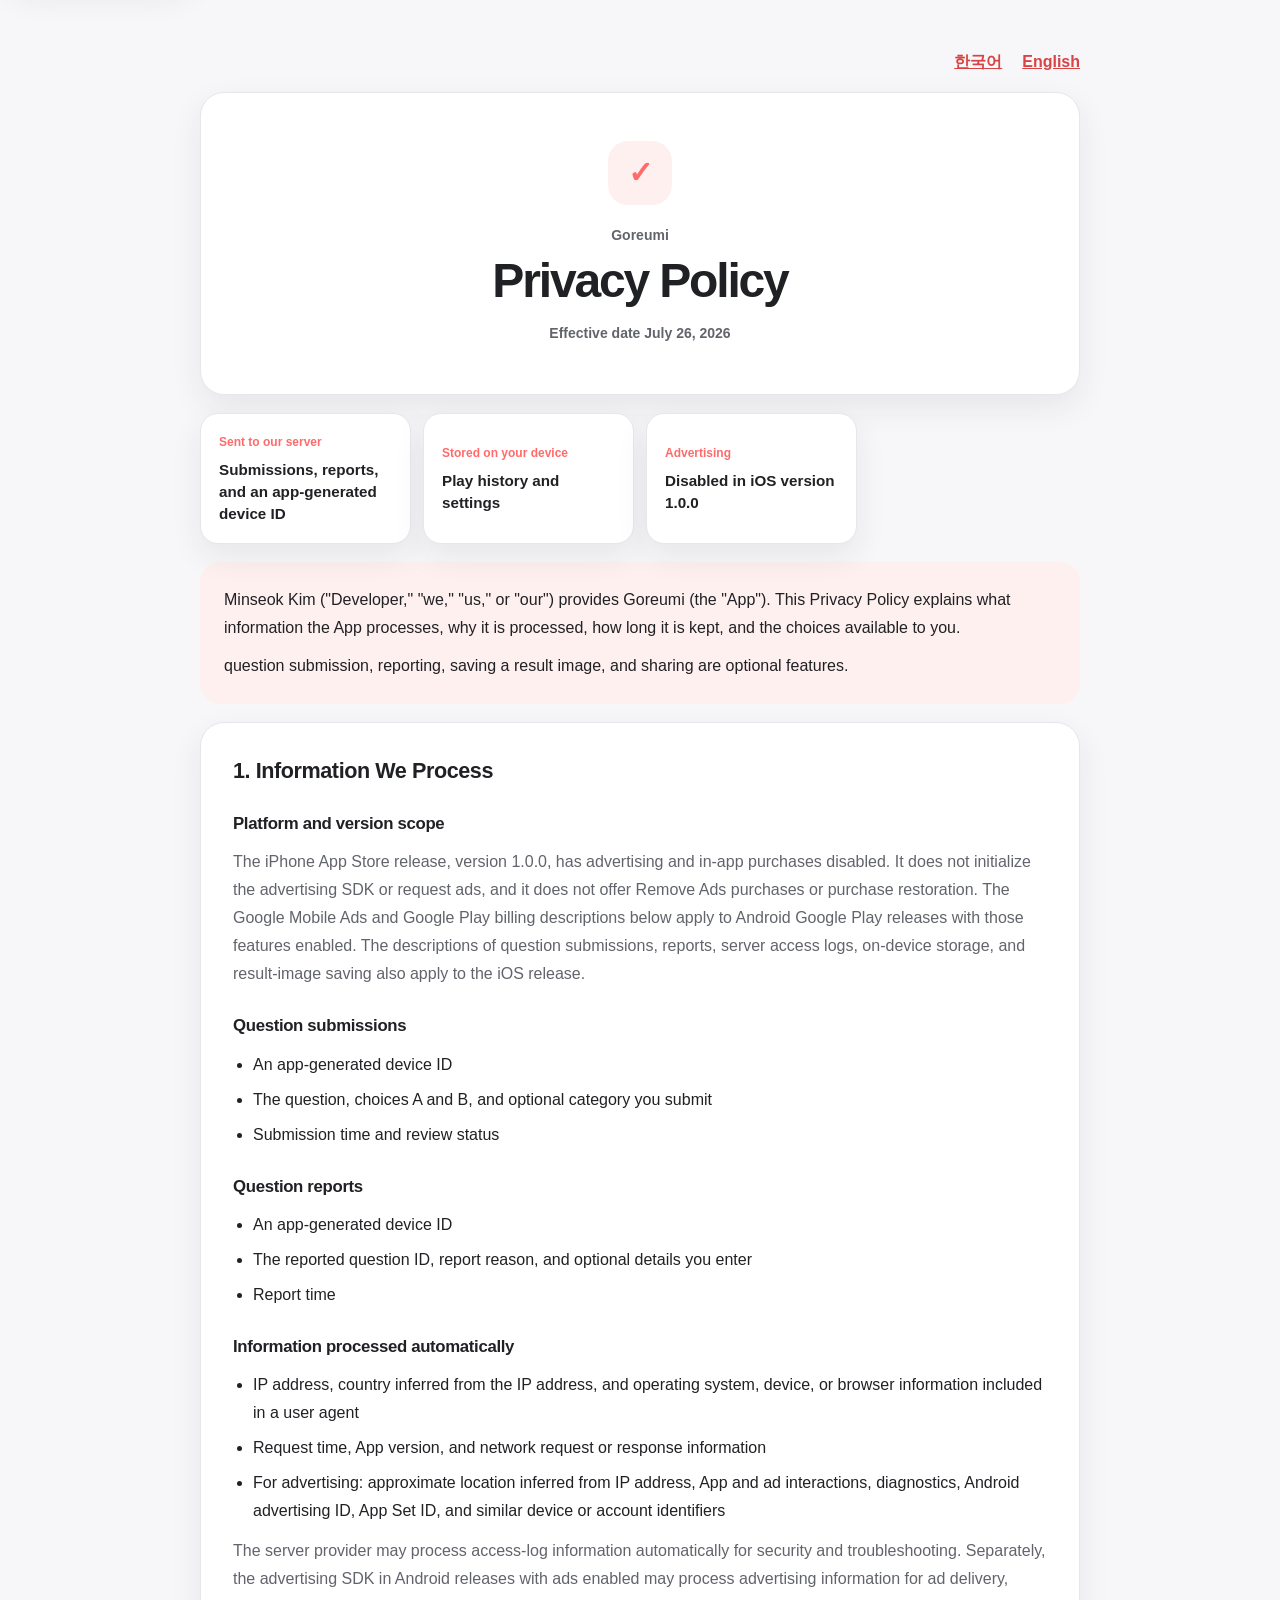
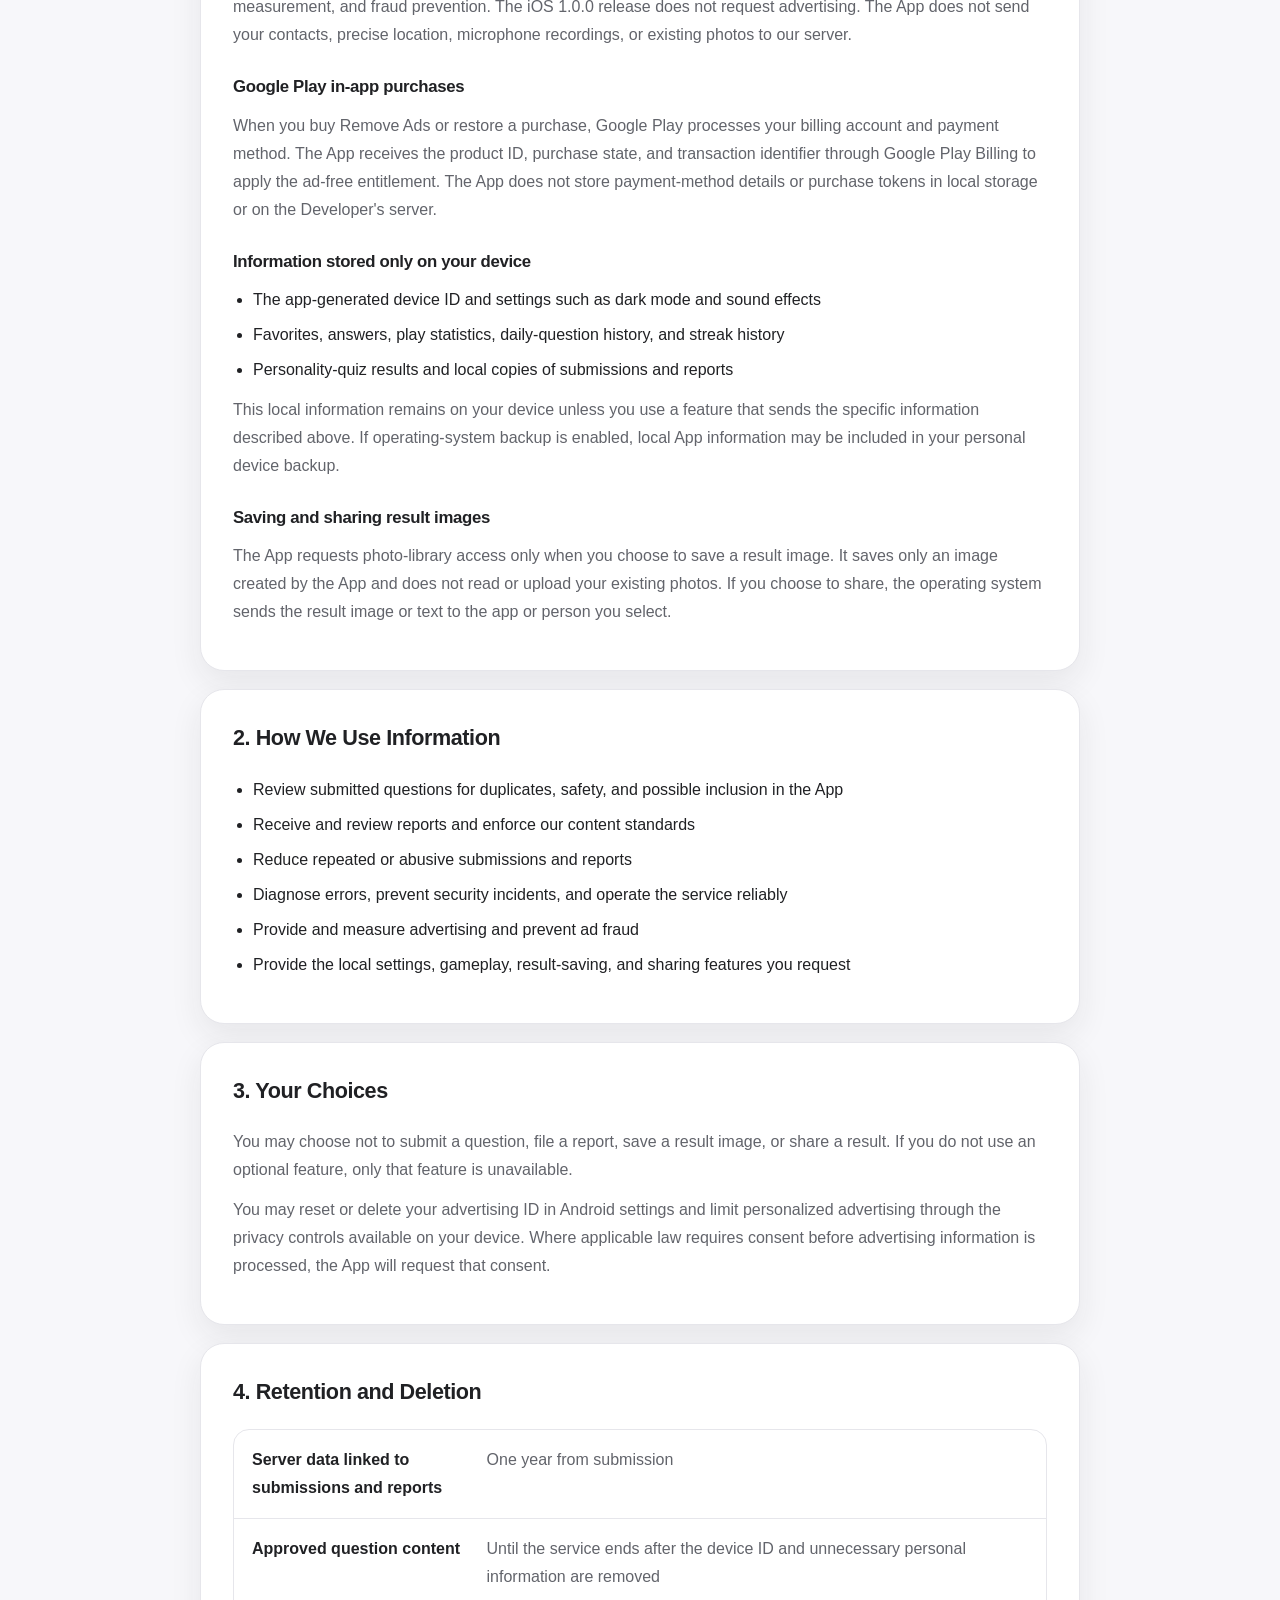
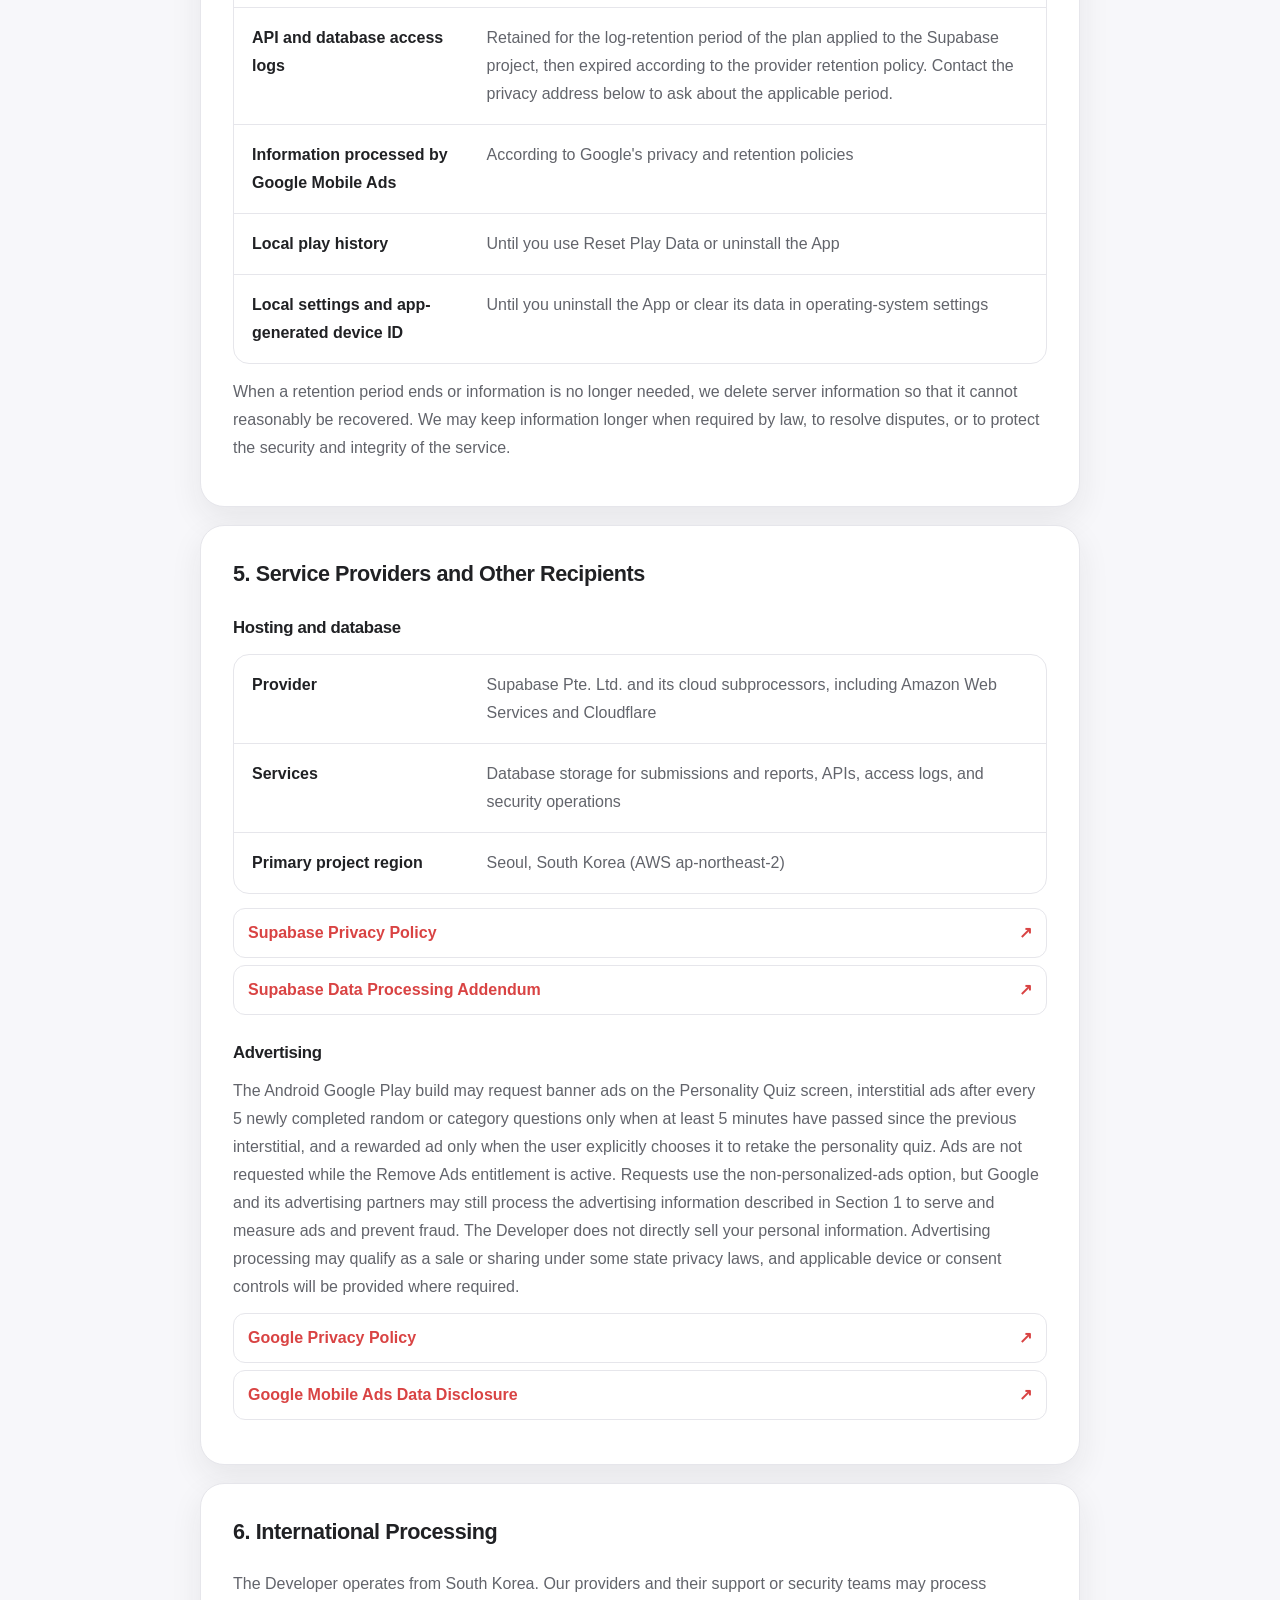
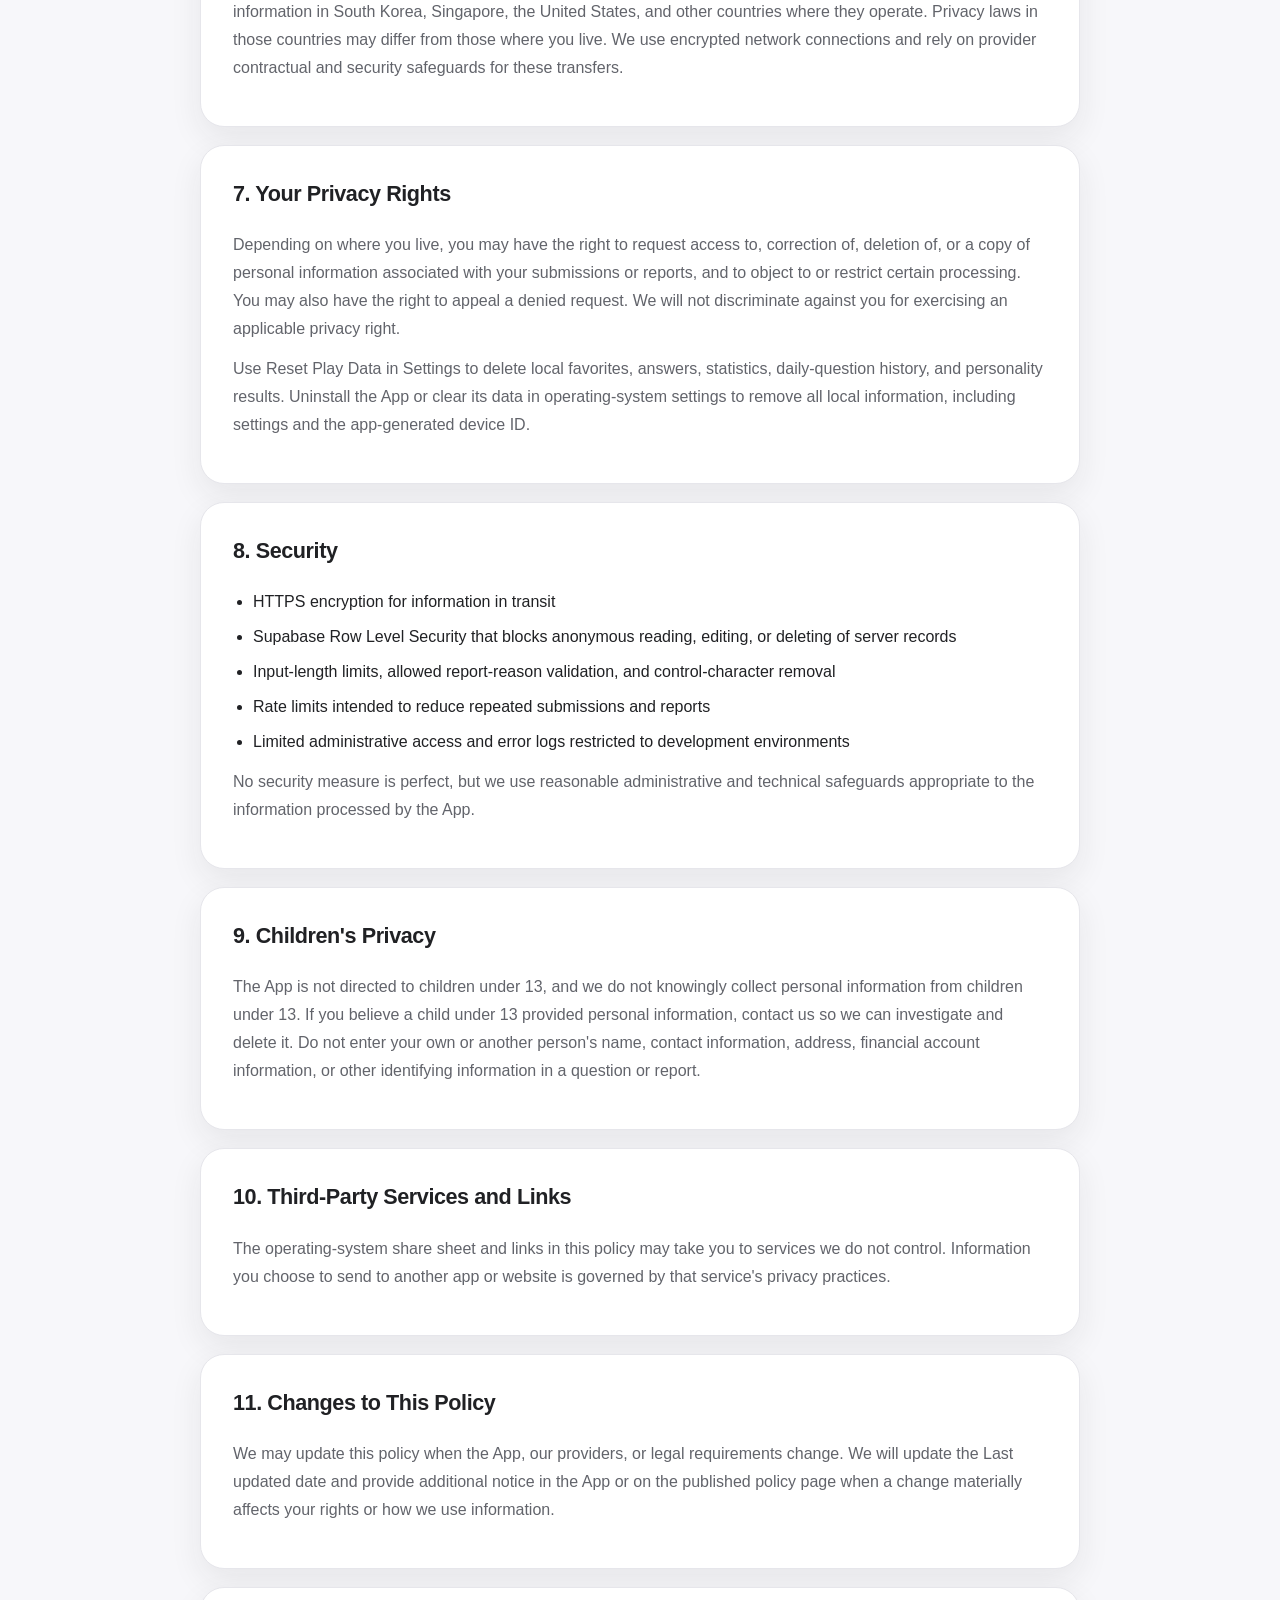
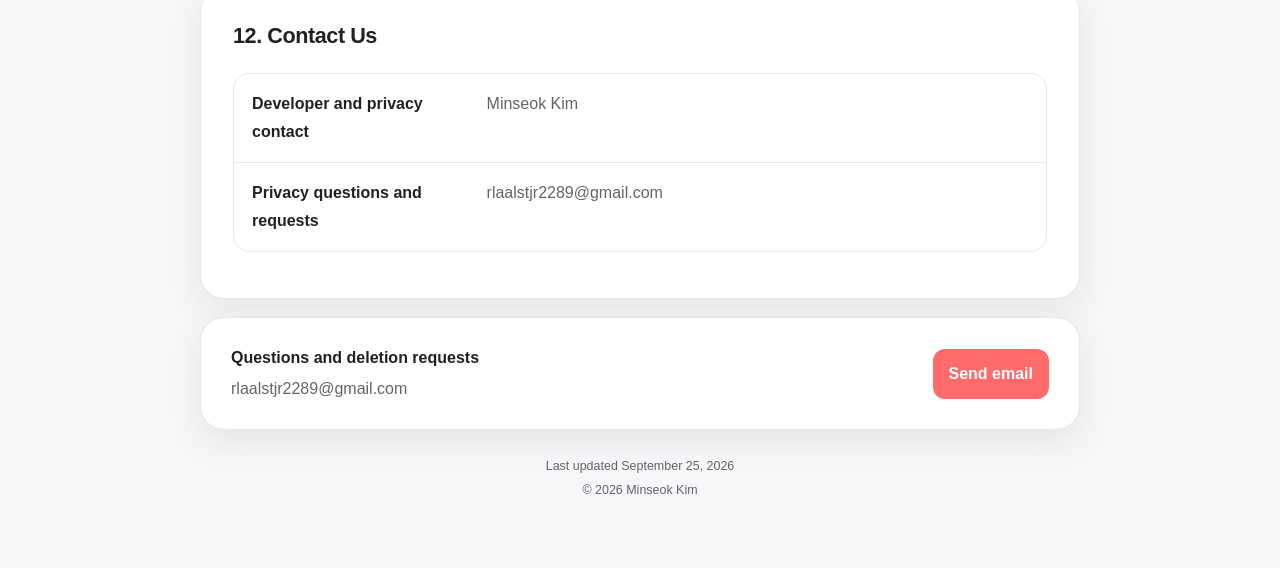
==== privacy-policy/en.html @ 6d9b3128 "개인정보: 한국어·영어 공개 페이지 복구 누락된 privacy-policy 경로에 정적 HTML과 스타일을 추가합니다. iOS 1.0.0의 광고·결제 비활성 상태를 명시하고 언어 " ====
<!doctype html>
<html lang="en">
<head>
  <meta charset="utf-8">
  <meta name="viewport" content="width=device-width, initial-scale=1">
  <meta name="referrer" content="no-referrer">
  <meta http-equiv="Content-Security-Policy" content="default-src 'none'; style-src 'self'; base-uri 'none'; form-action 'none'; frame-ancestors 'none'">
  <meta http-equiv="X-Content-Type-Options" content="nosniff">
  <meta name="description" content="Goreumi Privacy Policy">
  <title>Goreumi Privacy Policy</title>
  <link rel="stylesheet" href="./styles.css">
</head>
<body>
  <a class="skip-link" href="#policy-content">Skip to privacy policy</a>
  <main id="policy-content">
    <nav class="language-links" aria-label="Language">
      <a href="./" lang="ko" hreflang="ko">한국어</a>
      <a href="./en.html" lang="en" hreflang="en">English</a>
    </nav>
    <header class="hero">
      <div class="shield" aria-hidden="true">✓</div>
      <p class="eyebrow">Goreumi</p>
      <h1>Privacy Policy</h1>
      <p class="date">Effective date July 26, 2026</p>
    </header>

    <div class="summary-grid" aria-label="Privacy summary">
<div class="summary-card"><span>Sent to our server</span><strong>Submissions, reports, and an app-generated device ID</strong></div>
<div class="summary-card"><span>Stored on your device</span><strong>Play history and settings</strong></div>
<div class="summary-card"><span>Advertising</span><strong>Disabled in iOS version 1.0.0</strong></div>
    </div>

    <section class="introduction" aria-label="Overview">
<p>Minseok Kim (&quot;Developer,&quot; &quot;we,&quot; &quot;us,&quot; or &quot;our&quot;) provides Goreumi (the &quot;App&quot;). This Privacy Policy explains what information the App processes, why it is processed, how long it is kept, and the choices available to you.</p>
<p>question submission, reporting, saving a result image, and sharing are optional features.</p>
    </section>

<section class="policy-section">
<h2>1. Information We Process</h2>
<h3>Platform and version scope</h3>
<p>The iPhone App Store release, version 1.0.0, has advertising and in-app purchases disabled. It does not initialize the advertising SDK or request ads, and it does not offer Remove Ads purchases or purchase restoration. The Google Mobile Ads and Google Play billing descriptions below apply to Android Google Play releases with those features enabled. The descriptions of question submissions, reports, server access logs, on-device storage, and result-image saving also apply to the iOS release.</p>
<h3>Question submissions</h3>
<ul>
<li>An app-generated device ID</li>
<li>The question, choices A and B, and optional category you submit</li>
<li>Submission time and review status</li>
</ul>
<h3>Question reports</h3>
<ul>
<li>An app-generated device ID</li>
<li>The reported question ID, report reason, and optional details you enter</li>
<li>Report time</li>
</ul>
<h3>Information processed automatically</h3>
<ul>
<li>IP address, country inferred from the IP address, and operating system, device, or browser information included in a user agent</li>
<li>Request time, App version, and network request or response information</li>
<li>For advertising: approximate location inferred from IP address, App and ad interactions, diagnostics, Android advertising ID, App Set ID, and similar device or account identifiers</li>
</ul>
<p>The server provider may process access-log information automatically for security and troubleshooting. Separately, the advertising SDK in Android releases with ads enabled may process advertising information for ad delivery, measurement, and fraud prevention. The iOS 1.0.0 release does not request advertising. The App does not send your contacts, precise location, microphone recordings, or existing photos to our server.</p>
<h3>Google Play in-app purchases</h3>
<p>When you buy Remove Ads or restore a purchase, Google Play processes your billing account and payment method. The App receives the product ID, purchase state, and transaction identifier through Google Play Billing to apply the ad-free entitlement. The App does not store payment-method details or purchase tokens in local storage or on the Developer&#39;s server.</p>
<h3>Information stored only on your device</h3>
<ul>
<li>The app-generated device ID and settings such as dark mode and sound effects</li>
<li>Favorites, answers, play statistics, daily-question history, and streak history</li>
<li>Personality-quiz results and local copies of submissions and reports</li>
</ul>
<p>This local information remains on your device unless you use a feature that sends the specific information described above. If operating-system backup is enabled, local App information may be included in your personal device backup.</p>
<h3>Saving and sharing result images</h3>
<p>The App requests photo-library access only when you choose to save a result image. It saves only an image created by the App and does not read or upload your existing photos. If you choose to share, the operating system sends the result image or text to the app or person you select.</p>
</section>
<section class="policy-section">
<h2>2. How We Use Information</h2>
<ul>
<li>Review submitted questions for duplicates, safety, and possible inclusion in the App</li>
<li>Receive and review reports and enforce our content standards</li>
<li>Reduce repeated or abusive submissions and reports</li>
<li>Diagnose errors, prevent security incidents, and operate the service reliably</li>
<li>Provide and measure advertising and prevent ad fraud</li>
<li>Provide the local settings, gameplay, result-saving, and sharing features you request</li>
</ul>
</section>
<section class="policy-section">
<h2>3. Your Choices</h2>
<p>You may choose not to submit a question, file a report, save a result image, or share a result. If you do not use an optional feature, only that feature is unavailable.</p>
<p>You may reset or delete your advertising ID in Android settings and limit personalized advertising through the privacy controls available on your device. Where applicable law requires consent before advertising information is processed, the App will request that consent.</p>
</section>
<section class="policy-section">
<h2>4. Retention and Deletion</h2>
<dl class="definition-list">
<div class="definition-row"><dt>Server data linked to submissions and reports</dt><dd>One year from submission</dd></div>
<div class="definition-row"><dt>Approved question content</dt><dd>Until the service ends after the device ID and unnecessary personal information are removed</dd></div>
<div class="definition-row"><dt>API and database access logs</dt><dd>Retained for the log-retention period of the plan applied to the Supabase project, then expired according to the provider retention policy. Contact the privacy address below to ask about the applicable period.</dd></div>
<div class="definition-row"><dt>Information processed by Google Mobile Ads</dt><dd>According to Google&#39;s privacy and retention policies</dd></div>
<div class="definition-row"><dt>Local play history</dt><dd>Until you use Reset Play Data or uninstall the App</dd></div>
<div class="definition-row"><dt>Local settings and app-generated device ID</dt><dd>Until you uninstall the App or clear its data in operating-system settings</dd></div>
</dl>
<p>When a retention period ends or information is no longer needed, we delete server information so that it cannot reasonably be recovered. We may keep information longer when required by law, to resolve disputes, or to protect the security and integrity of the service.</p>
</section>
<section class="policy-section">
<h2>5. Service Providers and Other Recipients</h2>
<h3>Hosting and database</h3>
<dl class="definition-list">
<div class="definition-row"><dt>Provider</dt><dd>Supabase Pte. Ltd. and its cloud subprocessors, including Amazon Web Services and Cloudflare</dd></div>
<div class="definition-row"><dt>Services</dt><dd>Database storage for submissions and reports, APIs, access logs, and security operations</dd></div>
<div class="definition-row"><dt>Primary project region</dt><dd>Seoul, South Korea (AWS ap-northeast-2)</dd></div>
</dl>
<ul class="link-list">
<li><a href="https://supabase.com/privacy" target="_blank" rel="noopener noreferrer">Supabase Privacy Policy<span aria-hidden="true">↗</span></a></li>
<li><a href="https://supabase.com/legal/dpa" target="_blank" rel="noopener noreferrer">Supabase Data Processing Addendum<span aria-hidden="true">↗</span></a></li>
</ul>
<h3>Advertising</h3>
<p>The Android Google Play build may request banner ads on the Personality Quiz screen, interstitial ads after every 5 newly completed random or category questions only when at least 5 minutes have passed since the previous interstitial, and a rewarded ad only when the user explicitly chooses it to retake the personality quiz. Ads are not requested while the Remove Ads entitlement is active. Requests use the non-personalized-ads option, but Google and its advertising partners may still process the advertising information described in Section 1 to serve and measure ads and prevent fraud. The Developer does not directly sell your personal information. Advertising processing may qualify as a sale or sharing under some state privacy laws, and applicable device or consent controls will be provided where required.</p>
<ul class="link-list">
<li><a href="https://policies.google.com/privacy" target="_blank" rel="noopener noreferrer">Google Privacy Policy<span aria-hidden="true">↗</span></a></li>
<li><a href="https://developers.google.com/admob/android/privacy/play-data-disclosure" target="_blank" rel="noopener noreferrer">Google Mobile Ads Data Disclosure<span aria-hidden="true">↗</span></a></li>
</ul>
</section>
<section class="policy-section">
<h2>6. International Processing</h2>
<p>The Developer operates from South Korea. Our providers and their support or security teams may process information in South Korea, Singapore, the United States, and other countries where they operate. Privacy laws in those countries may differ from those where you live. We use encrypted network connections and rely on provider contractual and security safeguards for these transfers.</p>
</section>
<section class="policy-section">
<h2>7. Your Privacy Rights</h2>
<p>Depending on where you live, you may have the right to request access to, correction of, deletion of, or a copy of personal information associated with your submissions or reports, and to object to or restrict certain processing. You may also have the right to appeal a denied request. We will not discriminate against you for exercising an applicable privacy right.</p>
<p>Use Reset Play Data in Settings to delete local favorites, answers, statistics, daily-question history, and personality results. Uninstall the App or clear its data in operating-system settings to remove all local information, including settings and the app-generated device ID.</p>
</section>
<section class="policy-section">
<h2>8. Security</h2>
<ul>
<li>HTTPS encryption for information in transit</li>
<li>Supabase Row Level Security that blocks anonymous reading, editing, or deleting of server records</li>
<li>Input-length limits, allowed report-reason validation, and control-character removal</li>
<li>Rate limits intended to reduce repeated submissions and reports</li>
<li>Limited administrative access and error logs restricted to development environments</li>
</ul>
<p>No security measure is perfect, but we use reasonable administrative and technical safeguards appropriate to the information processed by the App.</p>
</section>
<section class="policy-section">
<h2>9. Children&#39;s Privacy</h2>
<p>The App is not directed to children under 13, and we do not knowingly collect personal information from children under 13. If you believe a child under 13 provided personal information, contact us so we can investigate and delete it. Do not enter your own or another person&#39;s name, contact information, address, financial account information, or other identifying information in a question or report.</p>
</section>
<section class="policy-section">
<h2>10. Third-Party Services and Links</h2>
<p>The operating-system share sheet and links in this policy may take you to services we do not control. Information you choose to send to another app or website is governed by that service&#39;s privacy practices.</p>
</section>
<section class="policy-section">
<h2>11. Changes to This Policy</h2>
<p>We may update this policy when the App, our providers, or legal requirements change. We will update the Last updated date and provide additional notice in the App or on the published policy page when a change materially affects your rights or how we use information.</p>
</section>
<section class="policy-section">
<h2>12. Contact Us</h2>
<dl class="definition-list">
<div class="definition-row"><dt>Developer and privacy contact</dt><dd>Minseok Kim</dd></div>
<div class="definition-row"><dt>Privacy questions and requests</dt><dd>rlaalstjr2289@gmail.com</dd></div>
</dl>
</section>

    <aside class="contact-card" aria-label="Privacy contact">
      <div>
        <strong>Questions and deletion requests</strong>
        <span>rlaalstjr2289@gmail.com</span>
      </div>
      <a href="mailto:rlaalstjr2289@gmail.com">Send email</a>
    </aside>

    <footer>
      <p>Last updated September 25, 2026</p>
      <p>© 2026 Minseok Kim</p>
    </footer>
  </main>
</body>
</html>
---- privacy-policy/styles.css ----
:root {
  color-scheme: light dark;
  --accent: #ff6b6b;
  --accent-soft: #fff0f0;
  --background: #f7f7fa;
  --surface: #ffffff;
  --text: #202124;
  --muted: #62646b;
  --border: #e6e6eb;
  --shadow: 0 12px 32px rgb(32 33 36 / 8%);
}

* {
  box-sizing: border-box;
}

html {
  scroll-behavior: smooth;
}

body {
  margin: 0;
  background: var(--background);
  color: var(--text);
  font-family: -apple-system, BlinkMacSystemFont, "Segoe UI", "Noto Sans KR", sans-serif;
  font-size: 16px;
  line-height: 1.75;
  word-break: keep-all;
  overflow-wrap: anywhere;
}

a {
  color: #d94343;
}

a:focus-visible,
.skip-link:focus-visible {
  outline: 3px solid var(--accent);
  outline-offset: 3px;
}

.skip-link {
  position: fixed;
  top: 12px;
  left: 12px;
  z-index: 10;
  padding: 10px 14px;
  border-radius: 10px;
  background: var(--surface);
  color: var(--text);
  box-shadow: var(--shadow);
  transform: translateY(-160%);
}

.skip-link:focus {
  transform: translateY(0);
}

main {
  width: min(880px, calc(100% - 32px));
  margin: 0 auto;
  padding: 48px 0 64px;
}

.hero,
.policy-section,
.contact-card {
  border: 1px solid var(--border);
  border-radius: 24px;
  background: var(--surface);
  box-shadow: var(--shadow);
}

.hero {
  padding: 48px 24px;
  text-align: center;
}

.shield {
  display: grid;
  width: 64px;
  height: 64px;
  margin: 0 auto 18px;
  place-items: center;
  border-radius: 20px;
  background: var(--accent-soft);
  color: var(--accent);
  font-size: 30px;
  font-weight: 900;
}

.eyebrow,
.date {
  margin: 0;
  color: var(--muted);
  font-size: 0.875rem;
  font-weight: 700;
}

h1 {
  margin: 4px 0 12px;
  font-size: clamp(2rem, 7vw, 3rem);
  line-height: 1.2;
  letter-spacing: -0.045em;
}

.summary-grid {
  display: grid;
  grid-template-columns: repeat(4, 1fr);
  gap: 12px;
  margin: 18px 0;
}

.summary-card {
  display: flex;
  min-height: 108px;
  flex-direction: column;
  justify-content: center;
  gap: 6px;
  padding: 18px;
  border: 1px solid var(--border);
  border-radius: 18px;
  background: var(--surface);
  box-shadow: var(--shadow);
}

.summary-card span {
  color: var(--accent);
  font-size: 0.75rem;
  font-weight: 800;
}

.summary-card strong {
  font-size: 0.95rem;
  line-height: 1.45;
}

.introduction {
  margin: 18px 0;
  padding: 24px;
  border-radius: 20px;
  background: var(--accent-soft);
}

.introduction p {
  margin: 0;
}

.introduction p + p {
  margin-top: 10px;
}

.policy-section {
  margin-top: 18px;
  padding: 32px;
}

h2,
h3 {
  line-height: 1.45;
  letter-spacing: -0.02em;
}

h2 {
  margin: 0 0 22px;
  font-size: 1.35rem;
}

h3 {
  margin: 26px 0 8px;
  font-size: 1.05rem;
}

.policy-section p {
  margin: 12px 0;
  color: var(--muted);
}

ul {
  margin: 12px 0;
  padding-left: 1.25rem;
}

li + li {
  margin-top: 7px;
}

.definition-list {
  margin: 14px 0;
  overflow: hidden;
  border: 1px solid var(--border);
  border-radius: 16px;
}

.definition-row {
  display: grid;
  grid-template-columns: minmax(150px, 0.8fr) minmax(0, 2fr);
  gap: 18px;
  padding: 16px 18px;
}

.definition-row + .definition-row {
  border-top: 1px solid var(--border);
}

dt {
  font-weight: 800;
}

dd {
  margin: 0;
  color: var(--muted);
}

.link-list {
  display: grid;
  padding: 0;
  list-style: none;
}

.link-list a {
  display: flex;
  min-height: 48px;
  align-items: center;
  justify-content: space-between;
  gap: 16px;
  padding: 10px 14px;
  border: 1px solid var(--border);
  border-radius: 12px;
  text-decoration: none;
  font-weight: 750;
}

.contact-card {
  display: flex;
  margin-top: 18px;
  align-items: center;
  justify-content: space-between;
  gap: 24px;
  padding: 26px 30px;
}

.contact-card div {
  display: flex;
  flex-direction: column;
  gap: 3px;
}

.contact-card span {
  color: var(--muted);
}

.contact-card a {
  flex: none;
  padding: 11px 16px;
  border-radius: 12px;
  background: var(--accent);
  color: #ffffff;
  text-decoration: none;
  font-weight: 800;
}

footer {
  padding-top: 24px;
  color: var(--muted);
  text-align: center;
  font-size: 0.78rem;
}

footer p {
  margin: 2px 0;
}

@media (max-width: 760px) {
  .summary-grid {
    grid-template-columns: repeat(2, 1fr);
  }
}

@media (max-width: 520px) {
  main {
    width: min(100% - 24px, 880px);
    padding-top: 20px;
  }

  .hero,
  .policy-section {
    border-radius: 20px;
  }

  .hero {
    padding: 36px 18px;
  }

  .summary-card {
    min-height: 98px;
    padding: 15px;
  }

  .policy-section {
    padding: 24px 20px;
  }

  .definition-row {
    grid-template-columns: 1fr;
    gap: 4px;
  }

  .contact-card {
    align-items: stretch;
    flex-direction: column;
    padding: 22px;
  }

  .contact-card a {
    text-align: center;
  }
}

@media (prefers-color-scheme: dark) {
  :root {
    --accent: #ff8080;
    --accent-soft: #361f24;
    --background: #111214;
    --surface: #1c1d20;
    --text: #f4f4f5;
    --muted: #b7b8bd;
    --border: #34363b;
    --shadow: 0 12px 32px rgb(0 0 0 / 28%);
  }

  a {
    color: #ff9292;
  }
}

@media print {
  :root {
    --background: #ffffff;
    --surface: #ffffff;
    --text: #000000;
    --muted: #333333;
    --border: #cccccc;
    --shadow: none;
  }

  main {
    width: 100%;
    padding: 0;
  }

  .summary-card,
  .hero,
  .policy-section,
  .contact-card {
    break-inside: avoid;
  }
}

/* Both policy translations stay reachable without JavaScript. */
.language-links {
  display: flex;
  justify-content: flex-end;
  gap: 20px;
  margin-bottom: 16px;
  font-weight: 700;
}
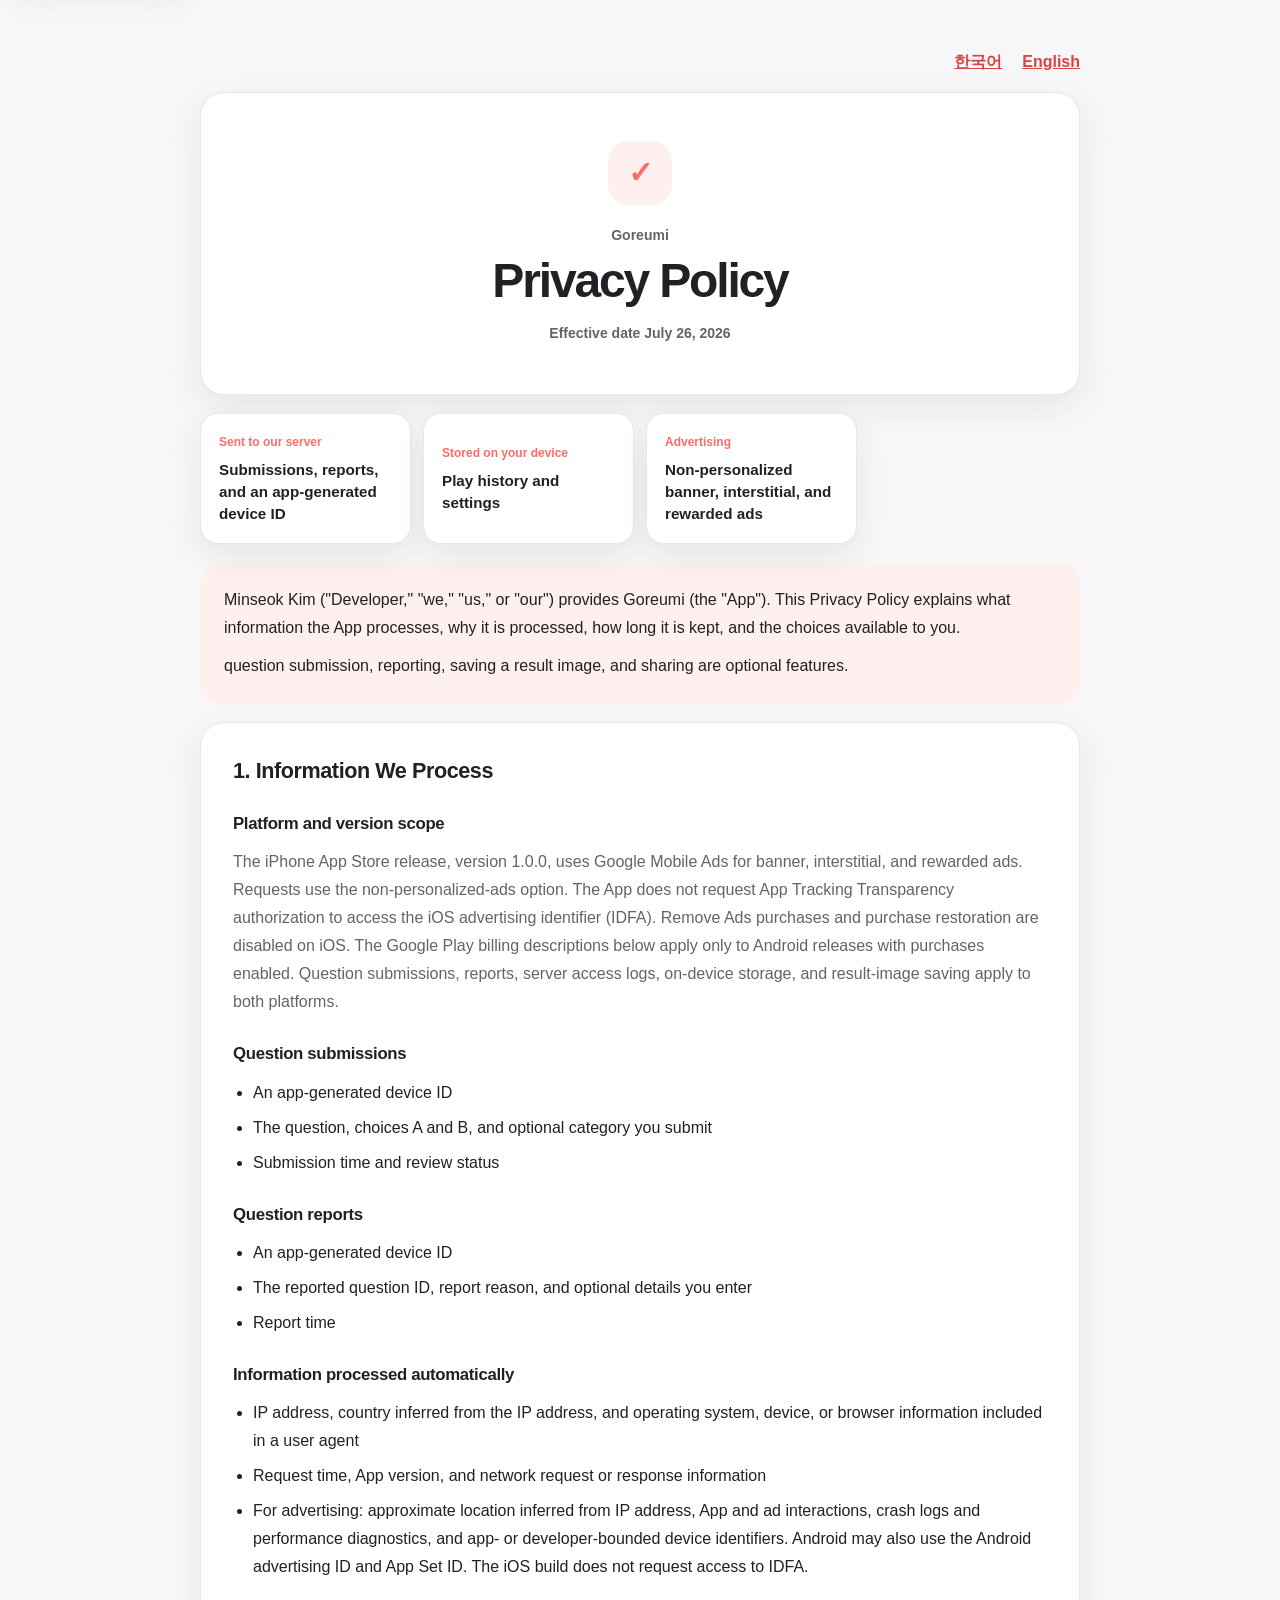
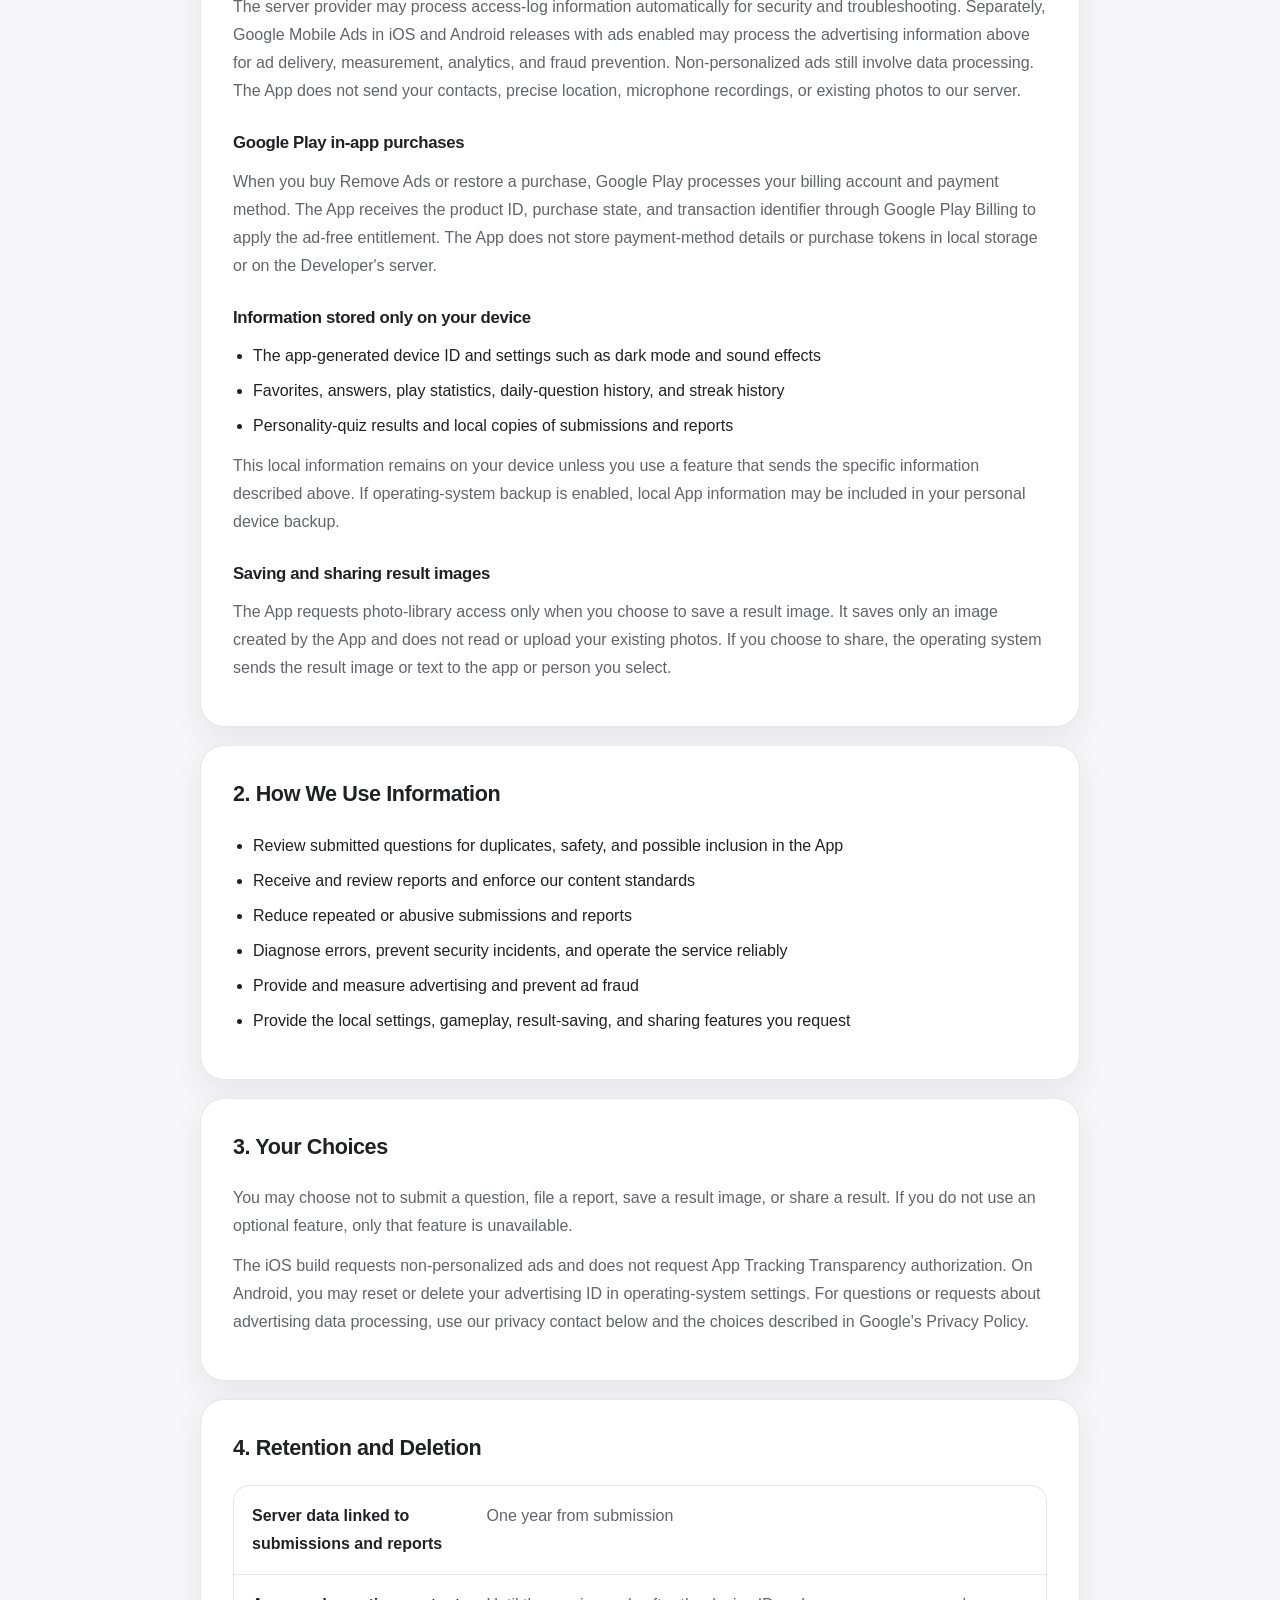
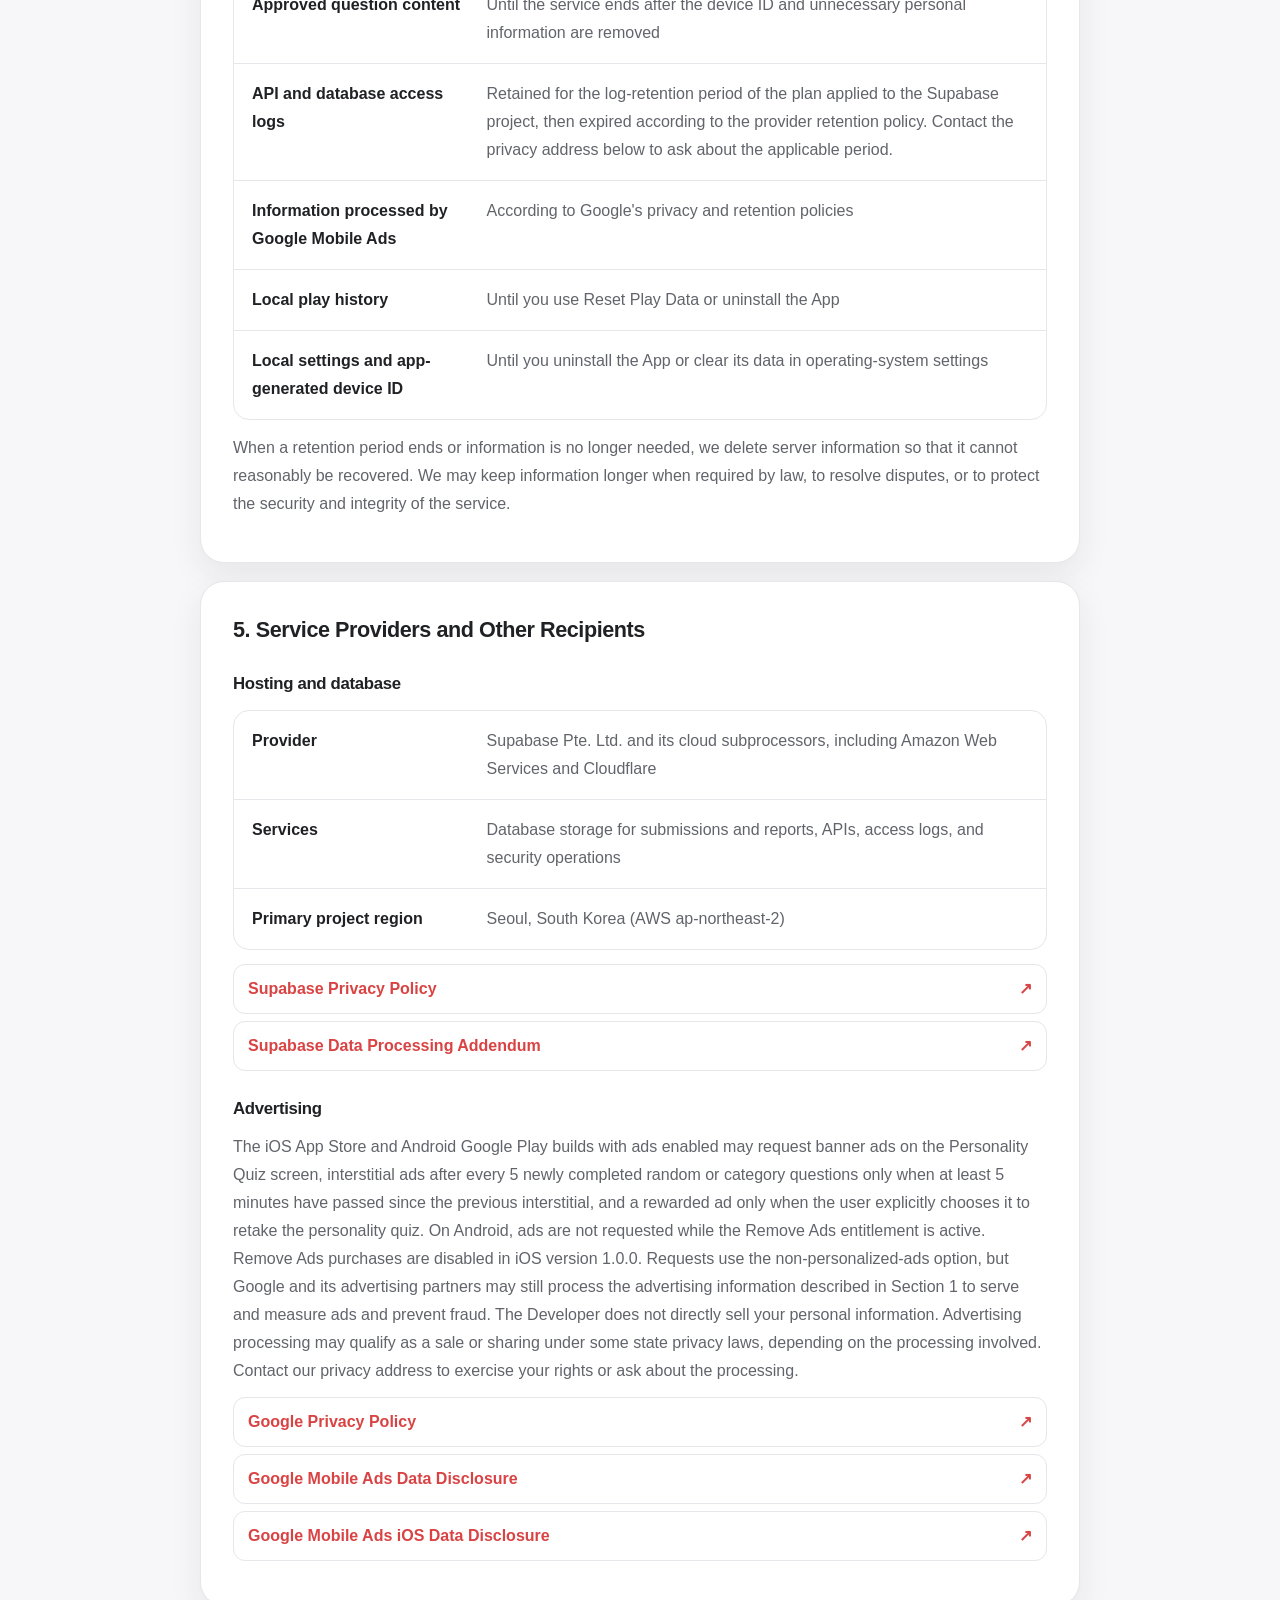
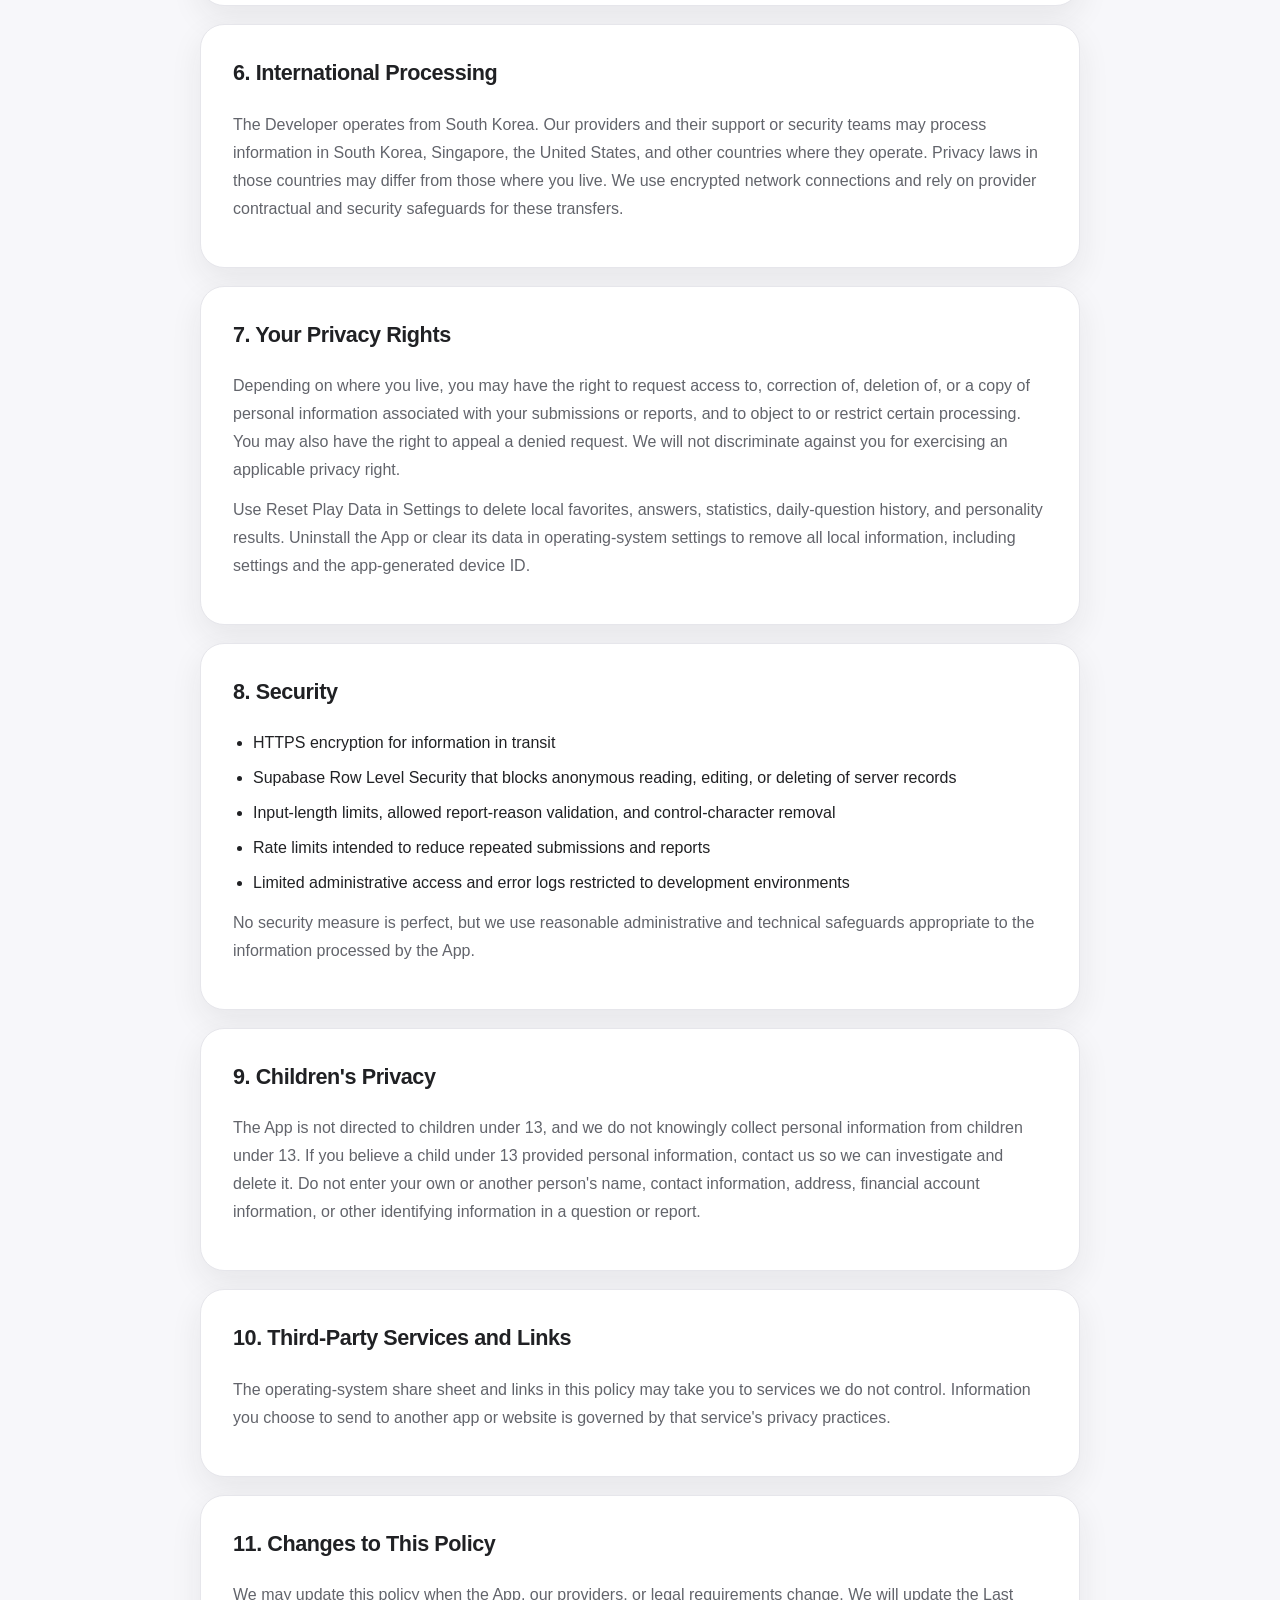
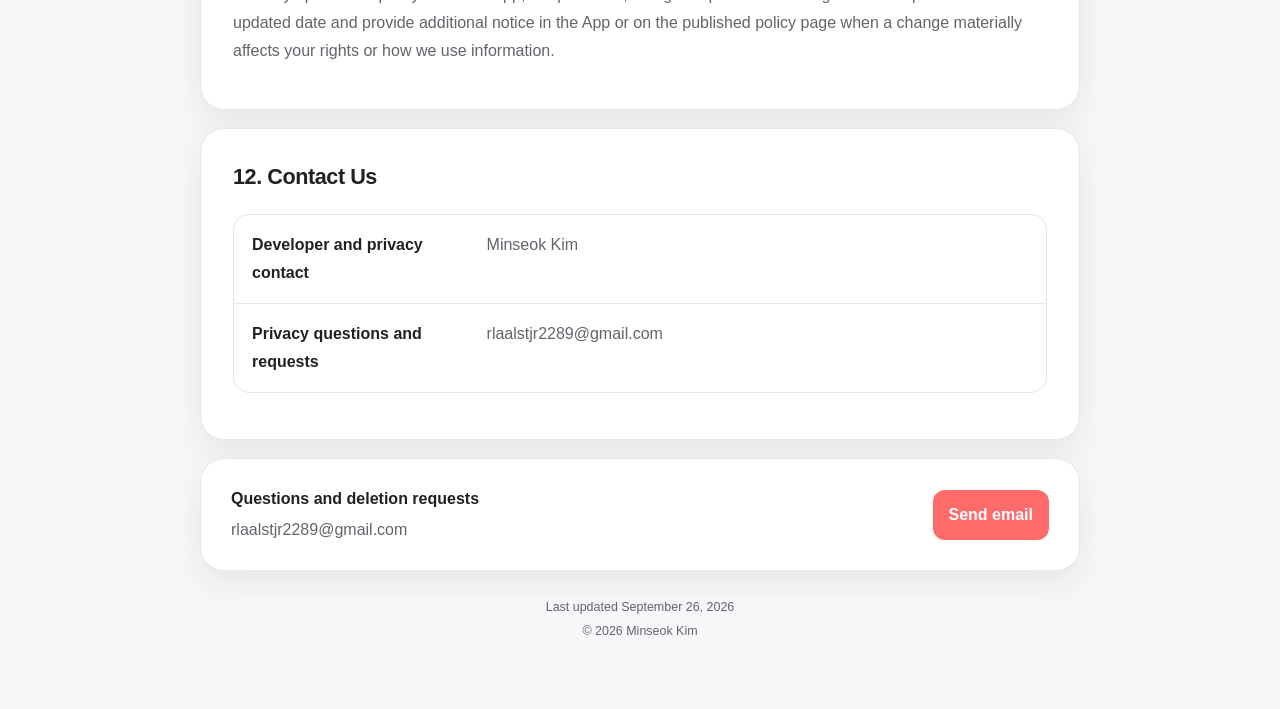
==== commit 2c7bafaf: "개인정보: iOS 광고 포함 출시 정책 갱신 iOS 1.0.0의 배너·전면·보상형 비개인화 광고와 Google SDK 처리 항목을 반영합니다. iOS 인앱 구입은 비활성화 상태임을" ====
--- a/privacy-policy/en.html
+++ b/privacy-policy/en.html
@@ -27,7 +27,7 @@
     <div class="summary-grid" aria-label="Privacy summary">
 <div class="summary-card"><span>Sent to our server</span><strong>Submissions, reports, and an app-generated device ID</strong></div>
 <div class="summary-card"><span>Stored on your device</span><strong>Play history and settings</strong></div>
-<div class="summary-card"><span>Advertising</span><strong>Disabled in iOS version 1.0.0</strong></div>
+<div class="summary-card"><span>Advertising</span><strong>Non-personalized banner, interstitial, and rewarded ads</strong></div>
     </div>
 
     <section class="introduction" aria-label="Overview">
@@ -38,7 +38,7 @@
 <section class="policy-section">
 <h2>1. Information We Process</h2>
 <h3>Platform and version scope</h3>
-<p>The iPhone App Store release, version 1.0.0, has advertising and in-app purchases disabled. It does not initialize the advertising SDK or request ads, and it does not offer Remove Ads purchases or purchase restoration. The Google Mobile Ads and Google Play billing descriptions below apply to Android Google Play releases with those features enabled. The descriptions of question submissions, reports, server access logs, on-device storage, and result-image saving also apply to the iOS release.</p>
+<p>The iPhone App Store release, version 1.0.0, uses Google Mobile Ads for banner, interstitial, and rewarded ads. Requests use the non-personalized-ads option. The App does not request App Tracking Transparency authorization to access the iOS advertising identifier (IDFA). Remove Ads purchases and purchase restoration are disabled on iOS. The Google Play billing descriptions below apply only to Android releases with purchases enabled. Question submissions, reports, server access logs, on-device storage, and result-image saving apply to both platforms.</p>
 <h3>Question submissions</h3>
 <ul>
 <li>An app-generated device ID</li>
@@ -55,9 +55,9 @@
 <ul>
 <li>IP address, country inferred from the IP address, and operating system, device, or browser information included in a user agent</li>
 <li>Request time, App version, and network request or response information</li>
-<li>For advertising: approximate location inferred from IP address, App and ad interactions, diagnostics, Android advertising ID, App Set ID, and similar device or account identifiers</li>
+<li>For advertising: approximate location inferred from IP address, App and ad interactions, crash logs and performance diagnostics, and app- or developer-bounded device identifiers. Android may also use the Android advertising ID and App Set ID. The iOS build does not request access to IDFA.</li>
 </ul>
-<p>The server provider may process access-log information automatically for security and troubleshooting. Separately, the advertising SDK in Android releases with ads enabled may process advertising information for ad delivery, measurement, and fraud prevention. The iOS 1.0.0 release does not request advertising. The App does not send your contacts, precise location, microphone recordings, or existing photos to our server.</p>
+<p>The server provider may process access-log information automatically for security and troubleshooting. Separately, Google Mobile Ads in iOS and Android releases with ads enabled may process the advertising information above for ad delivery, measurement, analytics, and fraud prevention. Non-personalized ads still involve data processing. The App does not send your contacts, precise location, microphone recordings, or existing photos to our server.</p>
 <h3>Google Play in-app purchases</h3>
 <p>When you buy Remove Ads or restore a purchase, Google Play processes your billing account and payment method. The App receives the product ID, purchase state, and transaction identifier through Google Play Billing to apply the ad-free entitlement. The App does not store payment-method details or purchase tokens in local storage or on the Developer&#39;s server.</p>
 <h3>Information stored only on your device</h3>
@@ -84,7 +84,7 @@
 <section class="policy-section">
 <h2>3. Your Choices</h2>
 <p>You may choose not to submit a question, file a report, save a result image, or share a result. If you do not use an optional feature, only that feature is unavailable.</p>
-<p>You may reset or delete your advertising ID in Android settings and limit personalized advertising through the privacy controls available on your device. Where applicable law requires consent before advertising information is processed, the App will request that consent.</p>
+<p>The iOS build requests non-personalized ads and does not request App Tracking Transparency authorization. On Android, you may reset or delete your advertising ID in operating-system settings. For questions or requests about advertising data processing, use our privacy contact below and the choices described in Google&#39;s Privacy Policy.</p>
 </section>
 <section class="policy-section">
 <h2>4. Retention and Deletion</h2>
@@ -111,10 +111,11 @@
 <li><a href="https://supabase.com/legal/dpa" target="_blank" rel="noopener noreferrer">Supabase Data Processing Addendum<span aria-hidden="true">↗</span></a></li>
 </ul>
 <h3>Advertising</h3>
-<p>The Android Google Play build may request banner ads on the Personality Quiz screen, interstitial ads after every 5 newly completed random or category questions only when at least 5 minutes have passed since the previous interstitial, and a rewarded ad only when the user explicitly chooses it to retake the personality quiz. Ads are not requested while the Remove Ads entitlement is active. Requests use the non-personalized-ads option, but Google and its advertising partners may still process the advertising information described in Section 1 to serve and measure ads and prevent fraud. The Developer does not directly sell your personal information. Advertising processing may qualify as a sale or sharing under some state privacy laws, and applicable device or consent controls will be provided where required.</p>
+<p>The iOS App Store and Android Google Play builds with ads enabled may request banner ads on the Personality Quiz screen, interstitial ads after every 5 newly completed random or category questions only when at least 5 minutes have passed since the previous interstitial, and a rewarded ad only when the user explicitly chooses it to retake the personality quiz. On Android, ads are not requested while the Remove Ads entitlement is active. Remove Ads purchases are disabled in iOS version 1.0.0. Requests use the non-personalized-ads option, but Google and its advertising partners may still process the advertising information described in Section 1 to serve and measure ads and prevent fraud. The Developer does not directly sell your personal information. Advertising processing may qualify as a sale or sharing under some state privacy laws, depending on the processing involved. Contact our privacy address to exercise your rights or ask about the processing.</p>
 <ul class="link-list">
 <li><a href="https://policies.google.com/privacy" target="_blank" rel="noopener noreferrer">Google Privacy Policy<span aria-hidden="true">↗</span></a></li>
 <li><a href="https://developers.google.com/admob/android/privacy/play-data-disclosure" target="_blank" rel="noopener noreferrer">Google Mobile Ads Data Disclosure<span aria-hidden="true">↗</span></a></li>
+<li><a href="https://developers.google.com/admob/ios/privacy/data-disclosure" target="_blank" rel="noopener noreferrer">Google Mobile Ads iOS Data Disclosure<span aria-hidden="true">↗</span></a></li>
 </ul>
 </section>
 <section class="policy-section">
@@ -166,7 +167,7 @@
     </aside>
 
     <footer>
-      <p>Last updated September 25, 2026</p>
+      <p>Last updated September 26, 2026</p>
       <p>© 2026 Minseok Kim</p>
     </footer>
   </main>
